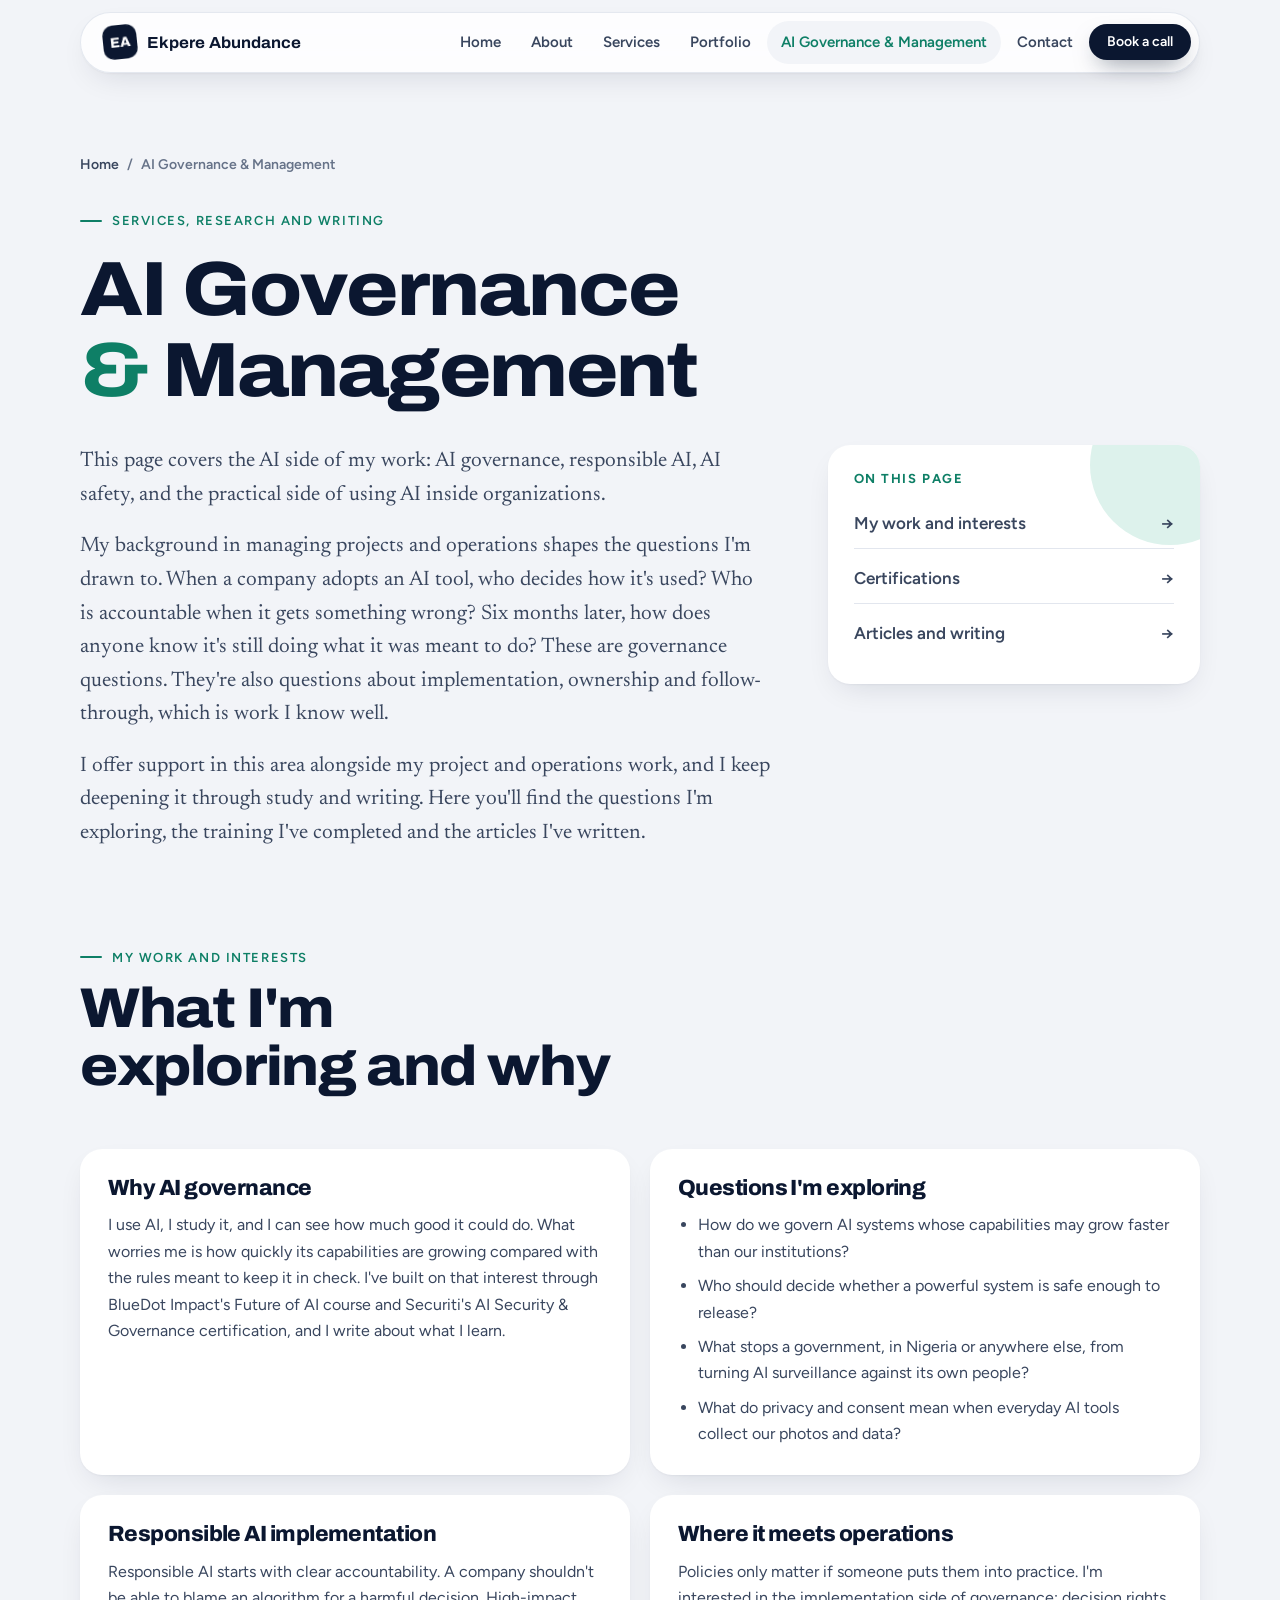
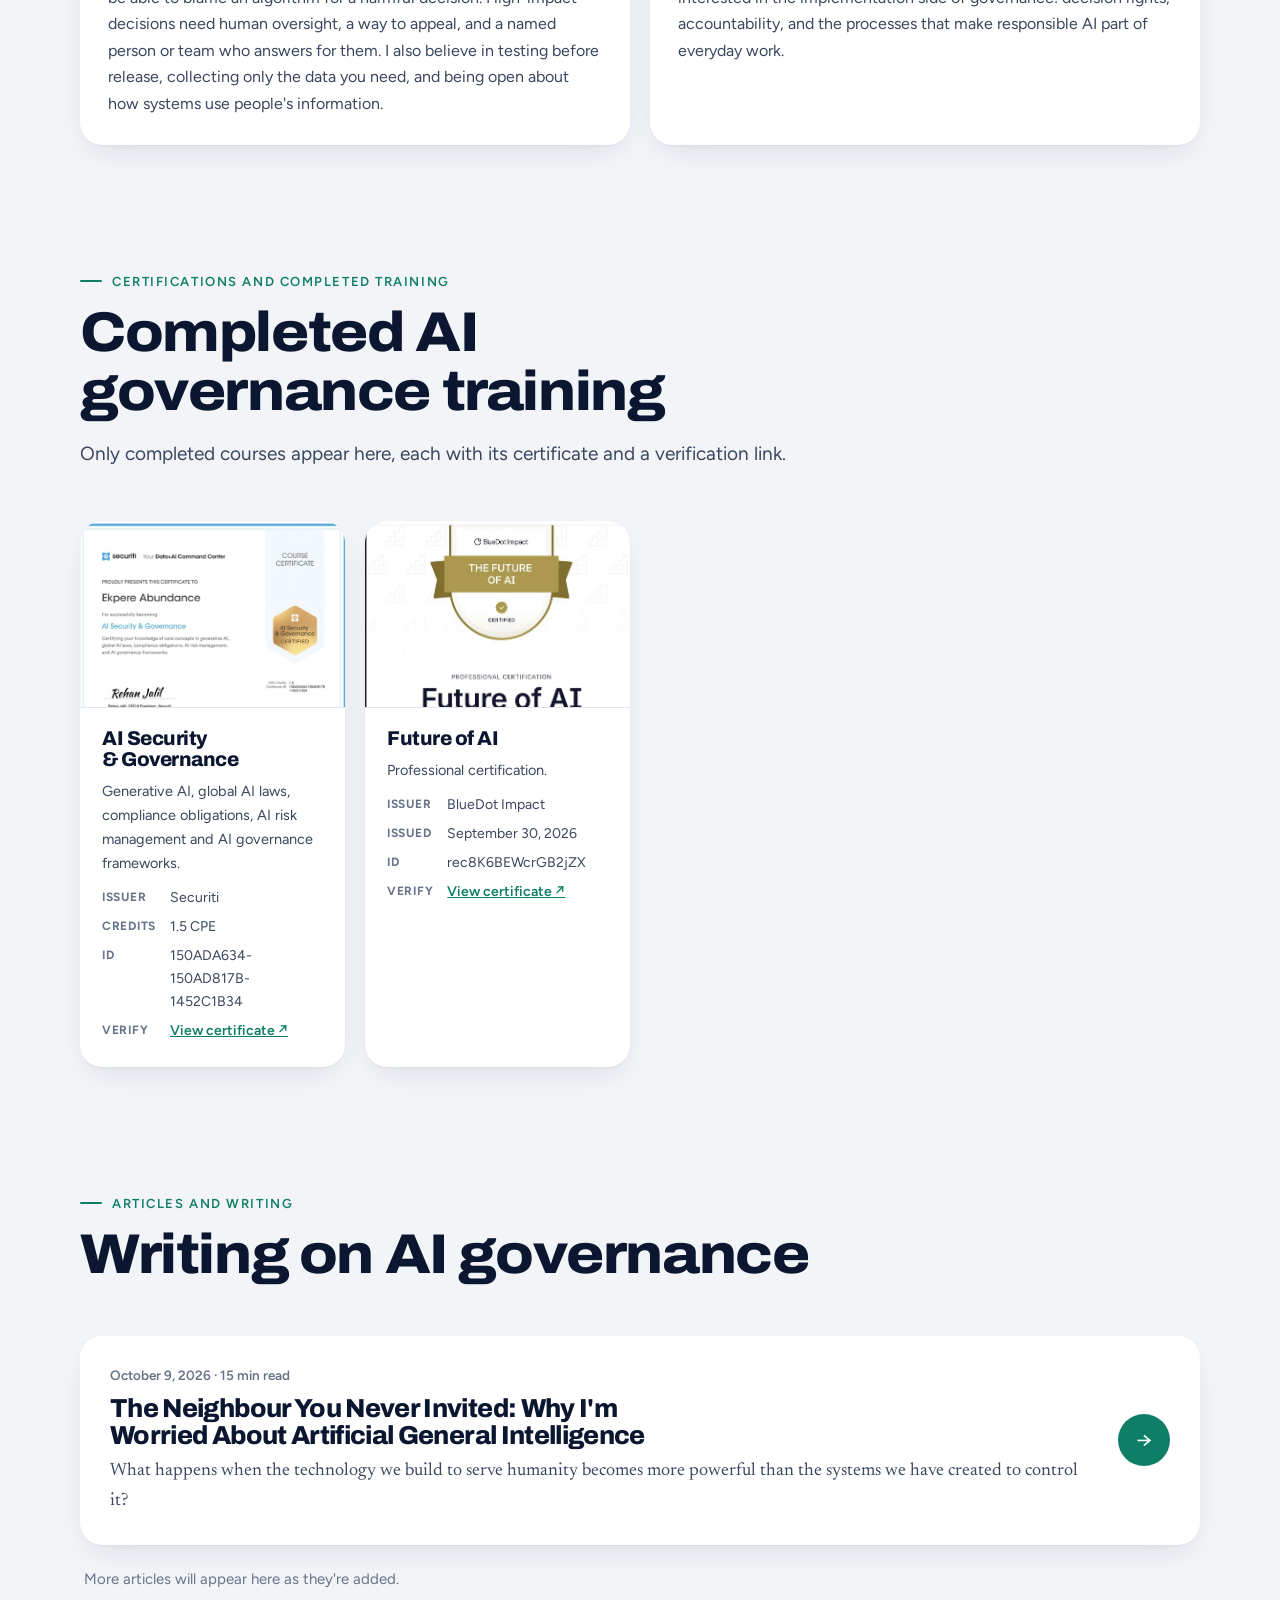
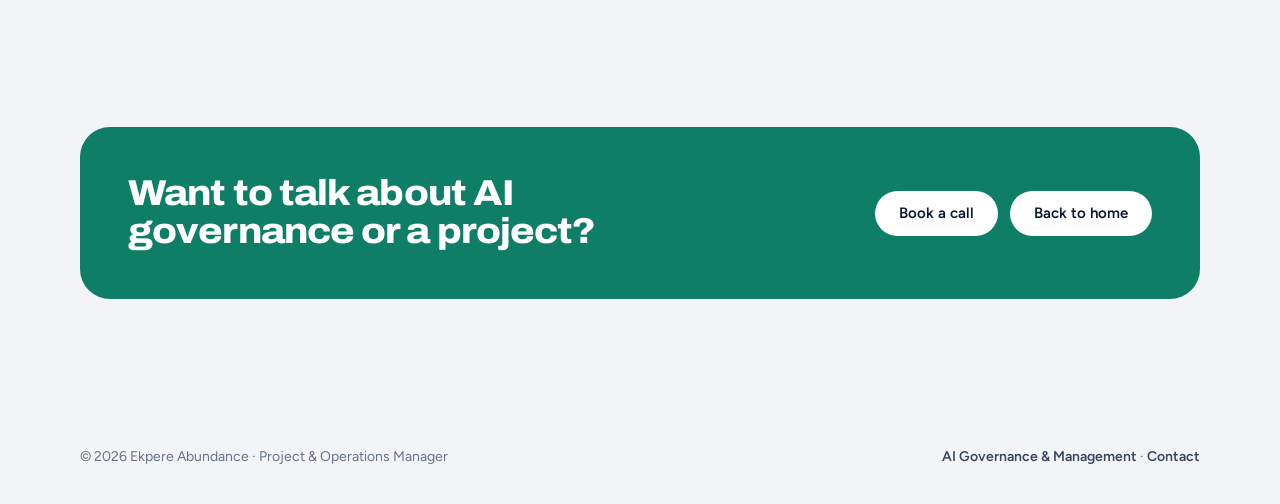
==== ai-governance/index.html @ 1847842f "Redesign site around Project & Operations Management New homepage, AI Governance & Management page, " ====
<!DOCTYPE html>
<html lang="en">
<head>
<meta charset="utf-8">
<meta name="viewport" content="width=device-width, initial-scale=1, viewport-fit=cover">
<title>AI Governance & Management · Ekpere Abundance</title>
<link rel="canonical" href="https://ekpereabundance.com/ai-governance/">
<meta name="description" content="AI governance, responsible AI and AI safety work by Ekpere Abundance, a Project & Operations Manager who offers AI governance and implementation support.">
<meta property="og:title" content="AI Governance & Management · Ekpere Abundance">
<meta property="og:image" content="https://ekpereabundance.com/img/profile-1.jpg">
<meta property="og:url" content="https://ekpereabundance.com/ai-governance/">
<link rel="icon" href="/img/profile-1.jpg">
<link rel="preconnect" href="https://fonts.googleapis.com">
<link rel="preconnect" href="https://fonts.gstatic.com" crossorigin>
<link rel="stylesheet" href="https://fonts.googleapis.com/css2?family=Archivo:wdth,wght@62..125,500;62..125,700;62..125,800&family=Figtree:wght@400;500;600;700&family=Newsreader:ital,opsz,wght@0,6..72,400;0,6..72,500;1,6..72,400&display=swap">
<link rel="stylesheet" href="/assets/site.css">
</head>
<body data-page="gov">
<header class="nav wrap">
  <div class="nav-inner">
    <a class="brand" href="/"><span class="brand-mark">EA</span><strong>Ekpere Abundance</strong></a>
    <button class="menu-btn" id="menu-btn" aria-expanded="false" aria-controls="nav-links">Menu</button>
    <ul class="nav-links" id="nav-links">
      <li><a href="/" data-nav="home">Home</a></li>
      <li><a href="/#about" data-nav="about">About</a></li>
      <li><a href="/#services" data-nav="services">Services</a></li>
      <li><a href="/#portfolio" data-nav="portfolio">Portfolio</a></li>
      <li><a href="/ai-governance/" data-nav="ai-governance" class="gov-link">AI Governance &amp; Management</a></li>
      <li><a href="/#contact" data-nav="contact">Contact</a></li>
      <li><a class="btn btn-dark" href="https://calendly.com/ekpereabundance/30min" target="_blank" rel="noopener">Book a call</a></li>
    </ul>
  </div>
</header>

<main class="view gov" id="view-ai-governance">
  <section class="gov-hero">
    <div class="wrap">
      <nav class="crumbs" aria-label="Breadcrumb"><a href="/">Home</a><span>/</span><span>AI Governance &amp; Management</span></nav>
      <span class="kicker">Services, research and writing</span>
      <h1>AI Governance <span>&amp;</span> Management</h1>
      <div class="gov-intro">
        <div class="copy-block">
          <p>This page covers the AI side of my work: AI governance, responsible AI, AI safety, and the practical side of using AI inside organizations.</p>
          <p>My background in managing projects and operations shapes the questions I'm drawn to. When a company adopts an AI tool, who decides how it's used? Who is accountable when it gets something wrong? Six months later, how does anyone know it's still doing what it was meant to do? These are governance questions. They're also questions about implementation, ownership and follow-through, which is work I know well.</p>
          <p>I offer support in this area alongside my project and operations work, and I keep deepening it through study and writing. Here you'll find the questions I'm exploring, the training I've completed and the articles I've written.</p>
        </div>
        <aside class="toc">
          <h2>On this page</h2>
          <a href="#gov-interests">My work and interests <span>→</span></a>
          <a href="#gov-certs">Certifications <span>→</span></a>
          <a href="#gov-articles">Articles and writing <span>→</span></a>
        </aside>
      </div>
    </div>
  </section>

  <section class="sec" id="gov-interests" style="padding-top:60px">
    <div class="wrap">
      <div class="sec-head"><span class="kicker">My work and interests</span><h2>What I'm exploring and why</h2></div>
      <div class="card-grid">
        <div class="card"><h3>Why AI governance</h3><p>I use AI, I study it, and I can see how much good it could do. What worries me is how quickly its capabilities are growing compared with the rules meant to keep it in check. I've built on that interest through BlueDot Impact's Future of AI course and Securiti's AI Security &amp; Governance certification, and I write about what I learn.</p></div>
        <div class="card"><h3>Questions I'm exploring</h3><ul class="q-list"><li>How do we govern AI systems whose capabilities may grow faster than our institutions?</li><li>Who should decide whether a powerful system is safe enough to release?</li><li>What stops a government, in Nigeria or anywhere else, from turning AI surveillance against its own people?</li><li>What do privacy and consent mean when everyday AI tools collect our photos and data?</li></ul></div>
        <div class="card"><h3>Responsible AI implementation</h3><p>Responsible AI starts with clear accountability. A company shouldn't be able to blame an algorithm for a harmful decision. High-impact decisions need human oversight, a way to appeal, and a named person or team who answers for them. I also believe in testing before release, collecting only the data you need, and being open about how systems use people's information.</p></div>
        <div class="card"><h3>Where it meets operations</h3><p>Policies only matter if someone puts them into practice. I'm interested in the implementation side of governance: decision rights, accountability, and the processes that make responsible AI part of everyday work.</p></div>
      </div>
    </div>
  </section>


  <section class="sec" id="gov-certs" style="padding-top:20px">
    <div class="wrap">
      <div class="sec-head"><span class="kicker">Certifications and completed training</span><h2>Completed AI governance training</h2><p class="lede">Only completed courses appear here, each with its certificate and a verification link.</p></div>
      <div class="certs">
        <article class="cert"><button type="button" class="cert-img" data-gallery="certs" data-i="0"><img src="/img/cert-securiti.jpg" alt="AI Security &amp; Governance certificate from Securiti" loading="lazy"></button><div class="body"><h3>AI Security &amp; Governance</h3><p class="cert-note">Generative AI, global AI laws, compliance obligations, AI risk management and AI governance frameworks.</p><dl><dt>Issuer</dt><dd>Securiti</dd><dt>Credits</dt><dd>1.5 CPE</dd><dt>ID</dt><dd>150ADA634-150AD817B-1452C1B34</dd><dt>Verify</dt><dd><a href="https://education.securiti.ai/verification/150ADA634-150AD817B-1452C1B34/" target="_blank" rel="noopener" style="color:var(--gov);font-weight:600">View certificate ↗</a></dd></dl></div></article>
        <article class="cert"><button type="button" class="cert-img" data-gallery="certs" data-i="1"><img src="/img/cert-bluedot.jpg" alt="Future of AI certificate from BlueDot Impact" loading="lazy"></button><div class="body"><h3>Future of AI</h3><p class="cert-note">Professional certification.</p><dl><dt>Issuer</dt><dd>BlueDot Impact</dd><dt>Issued</dt><dd>September 30, 2026</dd><dt>ID</dt><dd>rec8K6BEWcrGB2jZX</dd><dt>Verify</dt><dd><a href="https://bluedot.org/certification?id=rec8K6BEWcrGB2jZX" target="_blank" rel="noopener" style="color:var(--gov);font-weight:600">View certificate ↗</a></dd></dl></div></article>
      </div>
    </div>
  </section>

  <section class="sec" id="gov-articles" style="padding-top:20px">
    <div class="wrap">
      <div class="sec-head"><span class="kicker">Articles and writing</span><h2>Writing on AI governance</h2></div>
      <div class="stack">
        <a class="article-item" href="/ai-governance/the-neighbour-you-never-invited/">
          <div><div class="date">October 9, 2026 · 15 min read</div><h3>The Neighbour You Never Invited: Why I'm Worried About Artificial General Intelligence</h3><p>What happens when the technology we build to serve humanity becomes more powerful than the systems we have created to control it?</p></div>
          <span class="go">→</span>
        </a>
        <div class="empty-slot">More articles will appear here as they're added.</div>
      </div>
    </div>
  </section>

  <section class="sec" style="padding-top:20px">
    <div class="wrap">
      <div class="gov-cta">
        <h2>Want to talk about AI governance or a project?</h2>
        <div class="cta-row"><a class="btn btn-light" href="https://calendly.com/ekpereabundance/30min" target="_blank" rel="noopener">Book a call</a><a class="btn btn-light" href="/">Back to home</a></div>
      </div>
    </div>
  </section>
</main>

<footer>
  <div class="wrap">
    <span>© 2026 Ekpere Abundance · Project &amp; Operations Manager</span>
    <span><a href="/ai-governance/">AI Governance &amp; Management</a> · <a href="/#contact">Contact</a></span>
  </div>
</footer>

<div class="panel" id="panel" hidden role="dialog" aria-modal="true" aria-labelledby="panel-title">
  <div class="panel-body" id="panel-body"></div>
</div>

<div class="lightbox" id="lightbox" hidden role="dialog" aria-modal="true" aria-label="Screenshot viewer">
  <span class="lb-count" id="lb-count"></span>
  <button class="lb-btn lb-close" id="lb-close" type="button" aria-label="Close">×</button>
  <button class="lb-btn lb-prev" id="lb-prev" type="button" aria-label="Previous">‹</button>
  <img id="lb-img" alt="">
  <button class="lb-btn lb-next" id="lb-next" type="button" aria-label="Next">›</button>
</div>

<script src="/assets/site.js" defer></script>
</body>
</html>
---- assets/site.css ----
/* Ekpere Abundance site styles */

/* Layout: airy light canvas, floating pill nav, 3D task-board hero; portfolio as a clean card grid that opens into a detail panel. AI Governance switches the accent to green. */
html { color-scheme: light; }
:root {
  --bg: #F2F4F8;
  --surface: #FFFFFF;
  --ink: #0B1730;
  --ink-2: #39465E;
  --muted: #677389;
  --line: #E2E6EE;
  --accent: #FF5C35;
  --accent-deep: #D9431F;
  --accent-soft: #FFE7DF;
  --sky: #E3EBFF;
  --gov: #0E7F66;
  --gov-soft: #DDF2EC;
  --night: #0B1730;
  --night-2: #16264A;

  --f-display: "Archivo", "Figtree", system-ui, sans-serif;
  --f-body: "Figtree", system-ui, -apple-system, "Segoe UI", sans-serif;
  --f-serif: "Newsreader", Georgia, "Times New Roman", serif;

  --wrap: 1160px;
  --radius: 22px;
  --shadow: 0 1px 2px rgba(11,23,48,.04), 0 12px 32px -12px rgba(11,23,48,.14);
  --shadow-lg: 0 30px 60px -20px rgba(11,23,48,.28);
  --gut-l: max(20px, env(safe-area-inset-left, 0px));
  --gut-r: max(20px, env(safe-area-inset-right, 0px));
}
* { box-sizing: border-box; }
html { scroll-behavior: smooth; }
body { margin: 0; background: var(--bg); color: var(--ink); font: 400 17px/1.65 var(--f-body); -webkit-font-smoothing: antialiased; overflow-x: hidden; }
body::before { content: ""; position: fixed; inset: 0 0 auto; height: env(safe-area-inset-top, 0px); z-index: 60; background: var(--bg); }
img { max-width: 100%; display: block; }
a { color: inherit; }
::selection { background: var(--accent); color: #fff; }
:focus-visible { outline: 2px solid var(--accent); outline-offset: 3px; border-radius: 6px; }
h1, h2, h3 { font-family: var(--f-display); font-weight: 800; font-stretch: 110%; letter-spacing: -0.025em; text-wrap: balance; margin: 0; line-height: 1.05; }
p { margin: 0; }
.wrap { max-width: var(--wrap); margin: 0 auto; padding-left: var(--gut-l); padding-right: var(--gut-r); }
.kicker { display: inline-flex; align-items: center; gap: 10px; font: 600 13px/1 var(--f-body); letter-spacing: .12em; text-transform: uppercase; color: var(--accent-deep); }
.kicker::before { content: ""; width: 22px; height: 2px; background: currentColor; border-radius: 2px; }
.gov .kicker { color: var(--gov); }
.lede { font-size: 19px; color: var(--ink-2); max-width: 60ch; }

/* preview strip */
.preview-bar { background: var(--night); color: #C9D3E6; font: 500 13px/1.4 var(--f-body); }
.preview-bar .wrap { padding-block: 8px; display: flex; gap: 6px 16px; flex-wrap: wrap; justify-content: center; text-align: center; }
.preview-bar b { color: #fff; }

/* nav */
.nav { position: sticky; top: calc(env(safe-area-inset-top, 0px) + 12px); z-index: 50; margin-top: 12px; }
.nav-inner { display: flex; align-items: center; justify-content: space-between; gap: 16px; background: rgba(255,255,255,.82); backdrop-filter: blur(14px) saturate(1.4); -webkit-backdrop-filter: blur(14px) saturate(1.4); border: 1px solid rgba(226,230,238,.9); border-radius: 999px; padding: 8px 8px 8px 22px; box-shadow: var(--shadow); position: relative; }
.brand { text-decoration: none; display: flex; align-items: center; gap: 10px; }
.brand-mark { width: 34px; height: 34px; border-radius: 10px; background: var(--ink); color: #fff; display: grid; place-items: center; font: 800 14px var(--f-display); letter-spacing: .02em; transform: rotate(-6deg); }
.brand strong { font: 700 16px/1.1 var(--f-display); font-stretch: 105%; }
.nav-links { display: flex; align-items: center; gap: 2px; list-style: none; margin: 0; padding: 0; }
.nav-links a { display: block; padding: 9px 14px; font-size: 15px; font-weight: 600; color: var(--ink-2); text-decoration: none; border-radius: 999px; white-space: nowrap; transition: background .2s, color .2s; }
.nav-links a:hover { background: var(--bg); color: var(--ink); }
.nav-links a[aria-current="page"] { color: var(--ink); background: var(--bg); }
.nav-links a.gov-link { color: var(--gov); }
.nav-links a.btn { color: #fff; background: var(--ink); }
.nav-links a.btn:hover { background: var(--accent-deep); color: #fff; }
.btn { display: inline-flex; align-items: center; justify-content: center; gap: 8px; font: 600 15px/1 var(--f-body); padding: 15px 24px; border-radius: 999px; text-decoration: none; border: 0; cursor: pointer; transition: transform .25s cubic-bezier(.2,.8,.2,1), box-shadow .25s, background .2s; }
.btn:hover { transform: translateY(-2px); }
.btn-dark { background: var(--ink); color: #fff; box-shadow: 0 10px 24px -10px rgba(11,23,48,.6); }
.btn-dark:hover { background: var(--accent-deep); }
.btn-light { background: var(--surface); color: var(--ink); box-shadow: inset 0 0 0 1.5px var(--line); }
.btn-gov { background: var(--gov); color: #fff; }
.btn-accent { background: var(--accent); color: var(--ink); }
.nav .btn { padding: 11px 18px; font-size: 14px; }
.menu-btn { display: none; background: var(--bg); border: 0; color: var(--ink); border-radius: 999px; padding: 10px 16px; font: 600 14px var(--f-body); cursor: pointer; }
@media (max-width: 1000px) {
  .menu-btn { display: inline-block; }
  .nav-links { display: none; position: absolute; left: 0; right: 0; top: calc(100% + 8px); flex-direction: column; align-items: stretch; background: var(--surface); border-radius: 20px; box-shadow: var(--shadow-lg); padding: 10px; }
  .nav-links.open { display: flex; }
  .nav-links a { padding: 13px 14px; font-size: 16px; border-radius: 12px; }
  .nav .btn { margin-top: 6px; }
}

section { scroll-margin-top: 100px; }
.sec { padding-block: 110px; }
.sec-head { display: grid; gap: 16px; margin-bottom: 52px; max-width: 760px; }
.sec-head h2 { font-size: clamp(34px, 4.4vw, 56px); }
@media (max-width: 640px) { .sec { padding-block: 72px; } .sec-head { margin-bottom: 36px; } }

/* motion: scroll reveal (only where supported; content is visible otherwise) */
@supports (animation-timeline: view()) {
  @media (prefers-reduced-motion: no-preference) {
    .reveal { animation: rise linear both; animation-timeline: view(); animation-range: entry 0% entry 40%; }
  }
}
@keyframes rise { from { opacity: .15; transform: translateY(40px) rotateX(8deg); } to { opacity: 1; transform: none; } }

/* ---------- hero ---------- */
.hero { padding-block: 20px 24px; position: relative; min-height: min(calc(100vh - 120px), 760px); display: grid; align-items: center; }
.hero-grid { display: grid; grid-template-columns: 1fr 1fr; gap: 32px; align-items: center; width: 100%; }
.hero-grid > * { min-width: 0; }
.hero h1 { font-size: clamp(38px, min(4.6vw, 7.4vh), 68px); line-height: 1.04; margin: 16px 0 28px; }
.hero h1 .hl { color: var(--accent); position: relative; display: inline; }
.cta-row { display: flex; gap: 12px; flex-wrap: wrap; }
.hero-meta { display: flex; gap: 28px; margin-top: 30px; flex-wrap: wrap; }
.hero-meta div { display: grid; gap: 2px; }
.hero-meta b { font: 800 30px/1 var(--f-display); font-stretch: 110%; font-variant-numeric: tabular-nums; }
.hero-meta span { font-size: 14px; color: var(--muted); }

.scene { position: relative; height: min(600px, calc(100vh - 150px)); min-height: 470px; perspective: 1400px; }
.stage { position: absolute; inset: 0; transform-style: preserve-3d; transition: transform .6s cubic-bezier(.2,.8,.2,1); transform: rotateX(8deg) rotateY(-14deg); }
.orb { position: absolute; border-radius: 50%; filter: blur(2px); }
.orb.a { width: 380px; height: 380px; right: -4%; top: 4%; background: radial-gradient(circle at 35% 35%, #FFB59F, var(--accent) 60%, #E8431D); opacity: .9; transform: translateZ(-160px); }
.orb.b { width: 180px; height: 180px; left: 4%; bottom: 6%; background: radial-gradient(circle at 35% 35%, #fff, var(--sky) 55%, #B9CBFF); transform: translateZ(-80px); }
.ring { position: absolute; left: 50%; top: 50%; width: 460px; height: 460px; margin: -230px 0 0 -230px; border-radius: 50%; border: 1.5px dashed rgba(11,23,48,.18); transform: translateZ(-120px) rotateX(70deg); animation: spin 40s linear infinite; }
@keyframes spin { to { transform: translateZ(-120px) rotateX(70deg) rotateZ(360deg); } }
.photo-card { position: absolute; left: 50%; top: 50%; width: min(360px, 68%); aspect-ratio: 3/4; height: auto; max-height: 92%; transform-origin: center; translate: -50% -50%; border-radius: 26px; overflow: hidden; box-shadow: var(--shadow-lg); transform: translateZ(40px); background: var(--surface); border: 6px solid var(--surface); }
.photo-card img { width: 100%; height: 100%; object-fit: cover; border-radius: 20px; }
.task { position: absolute; width: 250px; background: var(--surface); border-radius: 18px; padding: 14px 16px; box-shadow: var(--shadow-lg); display: grid; gap: 8px; font-size: 14px; transform-style: preserve-3d; animation: float 7s ease-in-out infinite; }
.task .row { display: flex; justify-content: space-between; align-items: center; gap: 8px; }
.task b { font-weight: 700; font-size: 15px; }
.task .who { color: var(--muted); font-size: 13px; }
.pill { font: 700 11px/1 var(--f-body); letter-spacing: .04em; padding: 6px 9px; border-radius: 999px; white-space: nowrap; }
.pill.done { background: #DDF2EC; color: #0B6B55; }
.pill.prog { background: var(--sky); color: #24408C; }
.pill.risk { background: var(--accent-soft); color: #A2300F; }
.bar { height: 6px; border-radius: 6px; background: var(--bg); overflow: hidden; }
.bar i { display: block; height: 100%; border-radius: 6px; background: var(--ink); animation: grow 3.5s ease-in-out infinite alternate; }
.task.t1 { left: -2%; top: 8%; --z: 120px; }
.task.t2 { right: -4%; top: 42%; --z: 170px; animation-delay: -2s; }
.task.t3 { left: 0; bottom: 6%; --z: 140px; animation-delay: -4s; }
@keyframes float { 0%,100% { transform: translateZ(var(--z)) translateY(0); } 50% { transform: translateZ(var(--z)) translateY(-14px); } }
@keyframes grow { from { width: 35%; } to { width: 88%; } }
@media (max-width: 900px) {
  .hero-grid { grid-template-columns: minmax(0,1fr); }
  .scene { height: 470px; max-width: 460px; width: 100%; margin: 0 auto; }
  .ring { width: 340px; height: 340px; margin: -170px 0 0 -170px; }
  .orb.a { width: 220px; height: 220px; }
  .photo-card { width: 64%; }
  .task { width: 190px; padding: 12px 13px; font-size: 13px; }
  .task.t2 { right: 0; }
  .hero { padding-block: 32px 40px; min-height: 0; }
  .scene { height: 500px; min-height: 0; }
}
@media (max-width: 420px) { .task.t1 { left: -4px; } .task.t3 { left: 0; } }

/* tools marquee */
.marquee { overflow: hidden; padding-block: 26px; border-block: 1px solid var(--line); background: var(--surface); }
.marquee-track { display: flex; gap: 14px; width: max-content; animation: slide 38s linear infinite; }
.marquee:hover .marquee-track { animation-play-state: paused; }
.tool { display: flex; align-items: center; gap: 10px; padding: 9px 16px 9px 9px; background: var(--bg); border-radius: 999px; font-weight: 600; font-size: 15px; white-space: nowrap; }
.tool .ic { width: 30px; height: 30px; border-radius: 50%; background: #fff; display: grid; place-items: center; overflow: hidden; padding: 4px; }
.tool .ic img { max-width: 100%; max-height: 100%; object-fit: contain; }
.tool .ic.txt { background: var(--ink); color: #fff; font: 700 10px var(--f-body); }
@keyframes slide { to { transform: translateX(-50%); } }

/* about */
.about-grid { display: grid; grid-template-columns: .85fr 1.15fr; gap: 72px; align-items: start; }
.about-grid > * { min-width: 0; }
.about-photo { position: sticky; top: 120px; perspective: 1000px; }
.about-photo .frame { border-radius: var(--radius); overflow: hidden; box-shadow: var(--shadow-lg); aspect-ratio: 4/5; max-width: 100%; transform-style: preserve-3d; transition: transform .5s cubic-bezier(.2,.8,.2,1); }
.about-photo img { width: 100%; height: 100%; object-fit: cover; }
.about-photo .badge { position: absolute; right: -14px; bottom: 30px; background: var(--accent); color: var(--ink); border-radius: 18px; padding: 14px 18px; font: 700 14px/1.3 var(--f-body); box-shadow: var(--shadow-lg); transform: rotate(4deg); }
.about-photo .badge b { display: block; font: 800 28px/1 var(--f-display); }
.about-copy { display: grid; gap: 22px; color: var(--ink-2); font-size: 18px; max-width: 62ch; }
.about-copy p:first-child { font: 700 26px/1.3 var(--f-display); font-stretch: 100%; color: var(--ink); letter-spacing: -0.01em; }
.about-copy a { color: var(--gov); font-weight: 600; }
.wins { margin-top: 26px; display: grid; gap: 12px; }
.wins h3 { font-size: 15px; font-family: var(--f-body); font-weight: 700; letter-spacing: .1em; text-transform: uppercase; color: var(--muted); font-stretch: 100%; }
.wins ul { list-style: none; margin: 0; padding: 0; display: grid; gap: 10px; }
.wins li { display: grid; grid-template-columns: 26px 1fr; gap: 12px; align-items: start; font-size: 16px; color: var(--ink-2); }
.wins li::before { content: "✓"; width: 26px; height: 26px; border-radius: 50%; background: var(--accent-soft); color: var(--accent-deep); display: grid; place-items: center; font-weight: 700; font-size: 13px; margin-top: 1px; }
@media (max-width: 900px) { .about-grid { grid-template-columns: minmax(0,1fr); gap: 48px; } .about-photo { position: relative; top: 0; max-width: 380px; } .about-photo .badge { right: 10px; } }

/* services */
.services { display: grid; grid-template-columns: repeat(2, minmax(0,1fr)); gap: 16px; perspective: 1200px; }
.service:nth-child(4) { background: var(--gov); color: #fff; }
.service:nth-child(4) .num { background: rgba(255,255,255,.16); color: #fff; }
.service:nth-child(4) > p, .service:nth-child(4) li { color: #D7F0E8; }
.service:nth-child(4) li::before { background: #fff; opacity: .6; }
.service .svc-link { margin-top: 6px; font-size: 14.5px; font-weight: 700; color: #fff; text-decoration: none; }
.service .svc-link:hover { text-decoration: underline; }
.service { background: var(--surface); border-radius: var(--radius); padding: 22px 24px; box-shadow: var(--shadow); transform-style: preserve-3d; transition: transform .4s cubic-bezier(.2,.8,.2,1), box-shadow .4s; display: grid; grid-template-columns: 44px minmax(0,1fr); column-gap: 14px; row-gap: 6px; align-content: start; }
.service > :not(.num) { grid-column: 2; }
.service .num { grid-row: 1 / span 2; }
.service:hover { box-shadow: var(--shadow-lg); }
.service .num { width: 44px; height: 44px; border-radius: 14px; font-size: 16px !important; display: grid; place-items: center; font: 800 18px var(--f-display); transform: translateZ(30px); }
.service:nth-child(1) .num { background: var(--accent-soft); color: var(--accent-deep); }
.service:nth-child(2) .num { background: var(--sky); color: #24408C; }
.service:nth-child(3) .num { background: var(--gov-soft); color: var(--gov); }
.service h3 { font-size: 21px; transform: translateZ(20px); align-self: end; }
.service > p { color: var(--muted); font-size: 15px; line-height: 1.5; }
.service ul { list-style: none; margin: 6px 0 0; padding: 0; display: grid; grid-template-columns: repeat(2, minmax(0,1fr)); gap: 6px 16px; }
.service li { font-size: 14px; line-height: 1.4; color: var(--ink-2); padding-left: 14px; position: relative; }
.service li::before { content: ""; position: absolute; left: 0; top: .5em; width: 7px; height: 7px; border-radius: 50%; background: var(--ink); opacity: .25; }
@media (max-width: 900px) { .services { grid-template-columns: minmax(0,1fr); } }
@media (max-width: 520px) { .service ul { grid-template-columns: minmax(0,1fr); } }

/* portfolio grid */
.cases { display: grid; grid-template-columns: repeat(2, minmax(0,1fr)); gap: 26px; perspective: 1400px; }
.case-card { background: var(--surface); border-radius: var(--radius); overflow: hidden; box-shadow: var(--shadow); cursor: pointer; text-align: left; border: 0; padding: 0; font: inherit; color: inherit; display: grid; transform-style: preserve-3d; transition: transform .45s cubic-bezier(.2,.8,.2,1), box-shadow .45s; }
.case-card:hover { box-shadow: var(--shadow-lg); }
.case-cover { aspect-ratio: 16/9; max-width: 100%; overflow: hidden; background: var(--bg); position: relative; }
.case-cover img { width: 100%; height: 100%; object-fit: cover; object-position: top left; transition: transform .8s cubic-bezier(.2,.8,.2,1); }
.case-card:hover .case-cover img { transform: scale(1.06); }
.case-cover .count { position: absolute; right: 14px; bottom: 14px; background: rgba(11,23,48,.82); color: #fff; font: 600 12.5px var(--f-body); padding: 7px 11px; border-radius: 999px; }
.case-info { padding: 24px 26px 28px; display: grid; gap: 10px; }
.case-info .meta { font-size: 13.5px; font-weight: 600; color: var(--muted); }
.case-info h3 { font-size: 23px; line-height: 1.15; font-stretch: 100%; }
.case-info p { color: var(--ink-2); font-size: 15.5px; }
.case-info .more { margin-top: 6px; font-weight: 700; font-size: 15px; color: var(--accent-deep); display: inline-flex; gap: 6px; align-items: center; }
.case-card:first-child { grid-column: 1 / -1; grid-template-columns: 1.2fr 1fr; }
.case-card:first-child .case-cover { aspect-ratio: auto; min-height: 320px; }
.case-card:first-child .case-info { align-content: center; padding: 40px; }
.case-card:first-child h3 { font-size: 32px; }
@media (max-width: 860px) { .cases { grid-template-columns: minmax(0,1fr); } .case-card:first-child { grid-template-columns: minmax(0,1fr); } .case-card:first-child .case-cover { min-height: 0; aspect-ratio: 16/9; } .case-card:first-child .case-info { padding: 26px; } .case-card:first-child h3 { font-size: 25px; } }

/* case detail panel */
.panel { position: fixed; inset: 0; z-index: 90; display: grid; justify-items: end; background: rgba(11,23,48,.45); backdrop-filter: blur(4px); }
.panel-body { width: min(760px, 100%); height: 100%; overflow-y: auto; background: var(--surface); padding: calc(28px + env(safe-area-inset-top, 0px)) max(28px, env(safe-area-inset-right, 0px)) calc(48px + env(safe-area-inset-bottom, 0px)) 28px; animation: slidein .45s cubic-bezier(.2,.8,.2,1); display: grid; gap: 26px; align-content: start; }
@keyframes slidein { from { transform: translateX(60px); opacity: 0; } }
.panel-top { display: flex; justify-content: space-between; gap: 16px; align-items: start; }
.panel h2 { font-size: clamp(26px, 3.4vw, 36px); line-height: 1.1; font-stretch: 100%; }
.panel .meta { font-size: 14px; font-weight: 600; color: var(--muted); margin-bottom: 10px; }
.x-btn { flex: 0 0 auto; width: 44px; height: 44px; border-radius: 50%; border: 0; background: var(--bg); font-size: 22px; cursor: pointer; color: var(--ink); }
.facts-list { display: grid; gap: 20px; margin: 0; }
.facts-list dt { font-size: 13px; font-weight: 700; letter-spacing: .1em; text-transform: uppercase; color: var(--muted); margin-bottom: 6px; }
.facts-list dt.out { color: var(--accent-deep); }
.facts-list dd { margin: 0; color: var(--ink-2); font-size: 16.5px; }
.facts-list dd ul { margin: 0; padding-left: 20px; display: grid; gap: 6px; }
.chips { display: flex; flex-wrap: wrap; gap: 8px; }
.chip { font: 600 13px/1 var(--f-body); padding: 8px 12px; border-radius: 999px; background: var(--bg); color: var(--ink-2); }
.gallery { display: grid; grid-template-columns: repeat(2, minmax(0,1fr)); gap: 10px; }
.gallery button { padding: 0; border: 0; border-radius: 12px; overflow: hidden; cursor: zoom-in; aspect-ratio: 16/10; max-width: 100%; background: var(--bg); box-shadow: inset 0 0 0 1px var(--line); }
.gallery img { width: 100%; height: 100%; object-fit: cover; object-position: top left; }
.watch { display: flex; align-items: center; gap: 14px; padding: 18px; border-radius: 16px; background: var(--night); color: #fff; text-decoration: none; font-weight: 600; }
.watch .play { width: 46px; height: 46px; border-radius: 50%; background: var(--accent); display: grid; place-items: center; flex: 0 0 auto; }
.watch .play::after { content: ""; border-left: 14px solid var(--ink); border-top: 9px solid transparent; border-bottom: 9px solid transparent; margin-left: 4px; }

/* testimonials */
.quotes { display: grid; grid-template-columns: repeat(3, minmax(0,1fr)); gap: 22px; }
.quote { margin: 0; background: var(--surface); border-radius: var(--radius); padding: 30px; box-shadow: var(--shadow); display: flex; flex-direction: column; gap: 22px; }
.quote blockquote { margin: 0; font-family: var(--f-serif); font-size: 19px; line-height: 1.55; color: var(--ink); }
.quote cite { font-style: normal; margin-top: auto; display: flex; align-items: center; gap: 12px; }
.quote .av { width: 42px; height: 42px; border-radius: 50%; background: var(--sky); color: #24408C; display: grid; place-items: center; font: 800 15px var(--f-display); flex: 0 0 auto; }
.quote:nth-child(2) .av { background: var(--accent-soft); color: var(--accent-deep); }
.quote:nth-child(3) .av { background: var(--gov-soft); color: var(--gov); }
.quote cite b { display: block; font-weight: 700; }
.quote cite span { font-size: 14px; color: var(--muted); }
.reviews { margin-top: 26px; display: grid; grid-template-columns: repeat(3, minmax(0,1fr)); gap: 16px; }
.reviews button { padding: 0; border: 0; border-radius: 16px; overflow: hidden; background: #fff; cursor: zoom-in; box-shadow: var(--shadow); max-width: 100%; }
@media (max-width: 900px) { .quotes, .reviews { grid-template-columns: minmax(0,1fr); } }

/* contact */
.contact-band { background: var(--night); color: #fff; border-radius: 34px; padding: 72px 56px; display: grid; grid-template-columns: 1.1fr .9fr; gap: 48px; position: relative; overflow: hidden; }
.contact-band > * { min-width: 0; position: relative; }
.contact-band::after { content: ""; position: absolute; width: 420px; height: 420px; right: -120px; top: -160px; border-radius: 50%; background: radial-gradient(circle at 35% 35%, #FFB59F, var(--accent) 60%, transparent 61%); opacity: .9; }
.contact-band h2 { font-size: clamp(34px, 4.4vw, 54px); margin: 18px 0 18px; color: #fff; }
.contact-band .kicker { color: var(--accent); }
.contact-band .lede { color: #C9D3E6; margin-bottom: 30px; }
.contact-list { list-style: none; margin: 0; padding: 22px; display: grid; gap: 4px; background: var(--night-2); border-radius: 22px; align-self: end; }
.contact-list li { display: flex; justify-content: space-between; align-items: center; gap: 12px; padding: 12px 6px; border-bottom: 1px solid rgba(255,255,255,.08); flex-wrap: wrap; }
.contact-list li:last-child { border-bottom: 0; }
.contact-list .k { font-size: 13px; font-weight: 600; letter-spacing: .08em; text-transform: uppercase; color: #8FA0C2; }
.contact-list a, .contact-list .v { color: #fff; text-decoration: none; font-weight: 600; overflow-wrap: anywhere; }
.contact-list a:hover { color: var(--accent); }
.copy { background: rgba(255,255,255,.1); border: 0; color: #fff; font: 600 12px var(--f-body); padding: 6px 10px; border-radius: 999px; cursor: pointer; margin-left: 8px; }
@media (max-width: 860px) { .contact-band { grid-template-columns: minmax(0,1fr); padding: 48px 24px; border-radius: 26px; } }

footer .wrap { padding-block: 36px; display: flex; justify-content: space-between; gap: 16px; flex-wrap: wrap; font-size: 14px; color: var(--muted); }
footer a { color: var(--ink-2); text-decoration: none; font-weight: 600; }

/* ---------- AI governance ---------- */
.gov-hero { padding-block: 80px 40px; }
.crumbs { font-size: 14px; font-weight: 600; color: var(--muted); margin-bottom: 26px; display: flex; gap: 8px; flex-wrap: wrap; }
.crumbs a { color: var(--ink-2); text-decoration: none; }
.crumbs a:hover { color: var(--gov); }
.gov-hero h1 { font-size: clamp(42px, 6vw, 80px); margin: 20px 0 34px; max-width: 14ch; }
.gov-hero h1 span { color: var(--gov); }
.gov-intro { display: grid; grid-template-columns: 1.3fr .7fr; gap: 56px; align-items: start; }
.gov-intro > * { min-width: 0; }
.gov-intro .copy-block { display: grid; gap: 18px; font-family: var(--f-serif); font-size: 21px; line-height: 1.6; color: var(--ink-2); max-width: 62ch; }
.toc { background: var(--surface); border-radius: var(--radius); padding: 26px; box-shadow: var(--shadow); display: grid; gap: 4px; position: relative; overflow: hidden; }
.toc::before { content: ""; position: absolute; width: 160px; height: 160px; right: -50px; top: -60px; border-radius: 50%; background: var(--gov-soft); }
.toc h2 { position: relative; font: 700 13px var(--f-body); letter-spacing: .12em; text-transform: uppercase; color: var(--gov); margin-bottom: 8px; }
.toc a { position: relative; display: flex; justify-content: space-between; padding: 11px 0; border-bottom: 1px solid var(--line); text-decoration: none; font-weight: 600; color: var(--ink-2); }
.toc a:last-child { border-bottom: 0; }
.toc a:hover { color: var(--gov); }
@media (max-width: 860px) { .gov-intro { grid-template-columns: minmax(0,1fr); gap: 32px; } }

.card-grid { display: grid; grid-template-columns: repeat(2, minmax(0,1fr)); gap: 20px; }
.card { background: var(--surface); border-radius: var(--radius); padding: 28px; box-shadow: var(--shadow); display: grid; gap: 12px; align-content: start; min-width: 0; }
.card h3 { font-size: 22px; font-stretch: 100%; }
.card p { color: var(--ink-2); font-size: 16px; }
@media (max-width: 760px) { .card-grid { grid-template-columns: minmax(0,1fr); } }
.ph { border: 1.5px dashed rgba(14,127,102,.45); background: var(--gov-soft); border-radius: 14px; padding: 14px 16px; color: var(--ink-2); font-size: 15px; line-height: 1.55; }
.ph-tag { display: inline-block; font: 700 11px/1 var(--f-body); letter-spacing: .1em; text-transform: uppercase; color: var(--gov); background: var(--surface); border-radius: 999px; padding: 5px 9px; margin-bottom: 8px; }
.entry { display: grid; grid-template-columns: 140px minmax(0,1fr) auto; gap: 20px; align-items: start; }
.entry .when { font-weight: 600; color: var(--muted); font-size: 14px; }
.entry h3 { font-size: 20px; color: var(--muted); font-stretch: 100%; margin-bottom: 4px; }
.entry p { color: var(--muted); font-size: 15.5px; }
.kind { font: 700 12px var(--f-body); letter-spacing: .06em; text-transform: uppercase; color: var(--gov); background: var(--gov-soft); padding: 7px 11px; border-radius: 999px; white-space: nowrap; }
.stack { display: grid; gap: 16px; }
@media (max-width: 700px) { .entry { grid-template-columns: minmax(0,1fr); gap: 8px; } .kind { justify-self: start; } }
.certs { display: grid; grid-template-columns: repeat(auto-fill, minmax(260px, 1fr)); gap: 20px; }
.cert { background: var(--surface); border-radius: var(--radius); overflow: hidden; box-shadow: var(--shadow); }
.cert .thumb { aspect-ratio: 1.414/1; max-width: 100%; display: grid; place-items: center; background: repeating-linear-gradient(135deg, var(--gov-soft) 0 12px, #EAF7F3 12px 24px); font-size: 14px; font-weight: 600; color: var(--gov); }
.cert .body { padding: 20px 22px 24px; display: grid; gap: 10px; }
.cert h3 { font-size: 20px; font-stretch: 100%; }
.cert-img { display: block; width: 100%; padding: 0; border: 0; cursor: zoom-in; aspect-ratio: 1.414/1; max-width: 100%; overflow: hidden; background: var(--gov-soft); border-bottom: 1px solid var(--line); }
.cert-img img { width: 100%; height: 100%; object-fit: cover; object-position: top center; transition: transform .6s cubic-bezier(.2,.8,.2,1); }
.cert-img:hover img { transform: scale(1.04); }
.cert-note { font-size: 14.5px; color: var(--ink-2); }
.cert dd { overflow-wrap: anywhere; }
.cert dl { margin: 0; display: grid; grid-template-columns: auto 1fr; gap: 6px 14px; font-size: 14px; }
.cert dt { font-weight: 700; color: var(--muted); font-size: 12px; letter-spacing: .06em; text-transform: uppercase; line-height: 1.9; }
.cert dd { margin: 0; color: var(--ink-2); }
.article-item { display: grid; grid-template-columns: minmax(0,1fr) auto; gap: 24px; align-items: center; text-decoration: none; background: var(--surface); border-radius: var(--radius); padding: 28px 30px; box-shadow: var(--shadow); transition: transform .3s, box-shadow .3s; }
.article-item:hover { transform: translateY(-3px); box-shadow: var(--shadow-lg); }
.article-item .date { font-size: 13.5px; font-weight: 600; color: var(--muted); margin-bottom: 8px; }
.article-item h3 { font-size: 26px; font-stretch: 100%; margin-bottom: 8px; }
.article-item p { font-family: var(--f-serif); color: var(--ink-2); font-size: 18px; }
.article-item .go { width: 52px; height: 52px; border-radius: 50%; background: var(--gov); color: #fff; display: grid; place-items: center; font-size: 22px; }
.empty-slot { padding: 6px 4px; color: var(--muted); font-size: 15px; }
.gov-cta { background: var(--gov); color: #fff; border-radius: 30px; padding: 48px; display: flex; justify-content: space-between; gap: 24px; align-items: center; flex-wrap: wrap; }
.gov-cta h2 { font-size: clamp(26px, 3vw, 36px); color: #fff; max-width: 20ch; }
.gov-cta .btn-light { box-shadow: none; }

/* article */
.article-wrap { max-width: 760px; margin: 0 auto; padding-left: var(--gut-l); padding-right: var(--gut-r); }
.article-head { padding-block: 70px 40px; }
.article-head h1 { font-size: clamp(36px, 5vw, 58px); margin: 18px 0 22px; }
.article-head .excerpt { font-family: var(--f-serif); font-size: 22px; line-height: 1.55; color: var(--ink-2); }
.byline { display: flex; gap: 14px; align-items: center; margin-top: 28px; font-size: 15px; color: var(--muted); }
.byline img { width: 44px; height: 44px; border-radius: 50%; object-fit: cover; }
.byline b { color: var(--ink); }
.prose { background: var(--surface); border-radius: 28px; box-shadow: var(--shadow); padding: 48px clamp(22px, 5vw, 56px); font-family: var(--f-serif); font-size: 20px; line-height: 1.75; color: #24314A; }
.prose > * + * { margin-top: 1.1em; }
.prose h2 { font-family: var(--f-display); font-size: 30px; margin-top: 1.8em; color: var(--ink); }
.prose h3 { font-family: var(--f-display); font-size: 22px; font-stretch: 100%; margin-top: 1.5em; color: var(--ink); }
.prose blockquote { margin: 1.6em 0; padding: 6px 0 6px 22px; border-left: 3px solid var(--gov); font-style: italic; color: var(--ink-2); }
.prose .ph { font-family: var(--f-body); }
.prose .lead { font-size: 23px; line-height: 1.6; color: var(--ink); }
.prose .lead::first-letter { float: left; font: 800 64px/0.9 var(--f-display); color: var(--gov); margin: 6px 10px 0 0; }
.prose a { color: var(--gov); }
.prose blockquote.pull { border: 0; padding: 26px 0; margin: 1.8em 0; font: 700 clamp(22px, 2.6vw, 28px)/1.35 var(--f-display); font-stretch: 100%; font-style: normal; color: var(--ink); position: relative; border-block: 2px solid var(--gov-soft); }
.prose blockquote.pull::before { content: "“"; display: block; font-size: 64px; line-height: .6; color: var(--gov); margin-bottom: 8px; }
.src { font: 600 11.5px/1 var(--f-body); color: var(--gov); background: var(--gov-soft); padding: 4px 8px; border-radius: 999px; white-space: nowrap; vertical-align: 2px; }
.stat-callout { display: grid; gap: 6px; background: var(--night); color: #fff; border-radius: 20px; padding: 26px 28px; font-family: var(--f-body); }
.stat-callout b { font: 800 clamp(38px, 5vw, 54px)/1 var(--f-display); color: #7FE0C6; }
.stat-callout span { font-size: 15px; color: #C9D3E6; line-height: 1.5; }
.agenda { list-style: none; padding: 0; counter-reset: step; display: grid; gap: 14px; }
.agenda li { counter-increment: step; background: var(--bg); border-radius: 18px; padding: 22px 24px 22px 74px; position: relative; }
.agenda li::before { content: counter(step); position: absolute; left: 22px; top: 22px; width: 36px; height: 36px; border-radius: 50%; background: var(--gov); color: #fff; display: grid; place-items: center; font: 800 16px var(--f-display); }
.agenda h3 { margin: 4px 0 8px !important; font-size: 20px; }
.agenda p { font-size: 18px; margin: 0; }
.agenda p + p { margin-top: .7em; }
.prose .closing { font-size: 22px; color: var(--ink); font-weight: 500; }
.prose .origin { font: 500 14px var(--f-body); color: var(--muted); border-top: 1px solid var(--line); padding-top: 18px; margin-top: 2em; }
.q-list { margin: 0; padding-left: 20px; display: grid; gap: 8px; color: var(--ink-2); font-size: 16px; }
.progress { position: fixed; left: 0; top: env(safe-area-inset-top, 0px); height: 4px; width: 100%; background: var(--gov); transform-origin: 0 50%; transform: scaleX(0); z-index: 70; }
@media (max-width: 560px) { .agenda li { padding: 20px 18px 20px 62px; } .agenda li::before { left: 16px; } .prose .lead { font-size: 20px; } }
.article-foot { padding-block: 36px 90px; display: grid; gap: 22px; }
.article-foot h2 { font: 700 13px var(--f-body); letter-spacing: .12em; text-transform: uppercase; color: var(--gov); }

/* lightbox */
.lightbox { position: fixed; inset: 0; z-index: 100; background: rgba(6,12,26,.94); display: grid; place-items: center; padding: max(56px, env(safe-area-inset-top, 0px)) max(16px, env(safe-area-inset-right, 0px)) max(56px, env(safe-area-inset-bottom, 0px)) max(16px, env(safe-area-inset-left, 0px)); }
.lightbox img { max-width: min(1200px, 100%); max-height: 80vh; object-fit: contain; border-radius: 12px; }
.lb-btn { position: absolute; width: 46px; height: 46px; border-radius: 50%; border: 0; background: #fff; color: var(--ink); font: 600 22px var(--f-body); cursor: pointer; display: grid; place-items: center; }
.lb-close { top: calc(16px + env(safe-area-inset-top, 0px)); right: calc(16px + env(safe-area-inset-right, 0px)); }
.lb-prev { left: calc(16px + env(safe-area-inset-left, 0px)); top: 50%; transform: translateY(-50%); }
.lb-next { right: calc(16px + env(safe-area-inset-right, 0px)); top: 50%; transform: translateY(-50%); }
.lb-count { position: absolute; top: calc(28px + env(safe-area-inset-top, 0px)); left: calc(22px + env(safe-area-inset-left, 0px)); font-weight: 600; color: #C9D3E6; }

@media (prefers-reduced-motion: reduce) {
  html { scroll-behavior: auto; }
  *, *::before, *::after { animation: none !important; transition: none !important; }
}
#services .sec-head { display: flex; align-items: baseline; gap: 8px 24px; flex-wrap: wrap; max-width: none; }
#services .sec-head h2 { font-size: clamp(28px, 3vw, 40px); }
@media (max-width: 900px) {
  .task.t1 { left: 4px; } .task.t3 { left: 4px; } .task.t2 { right: 4px; }
  .hero-meta { gap: 20px; } .hero-meta b { font-size: 26px; } .hero-meta span { font-size: 13px; }
}
[hidden] { display: none !important; }
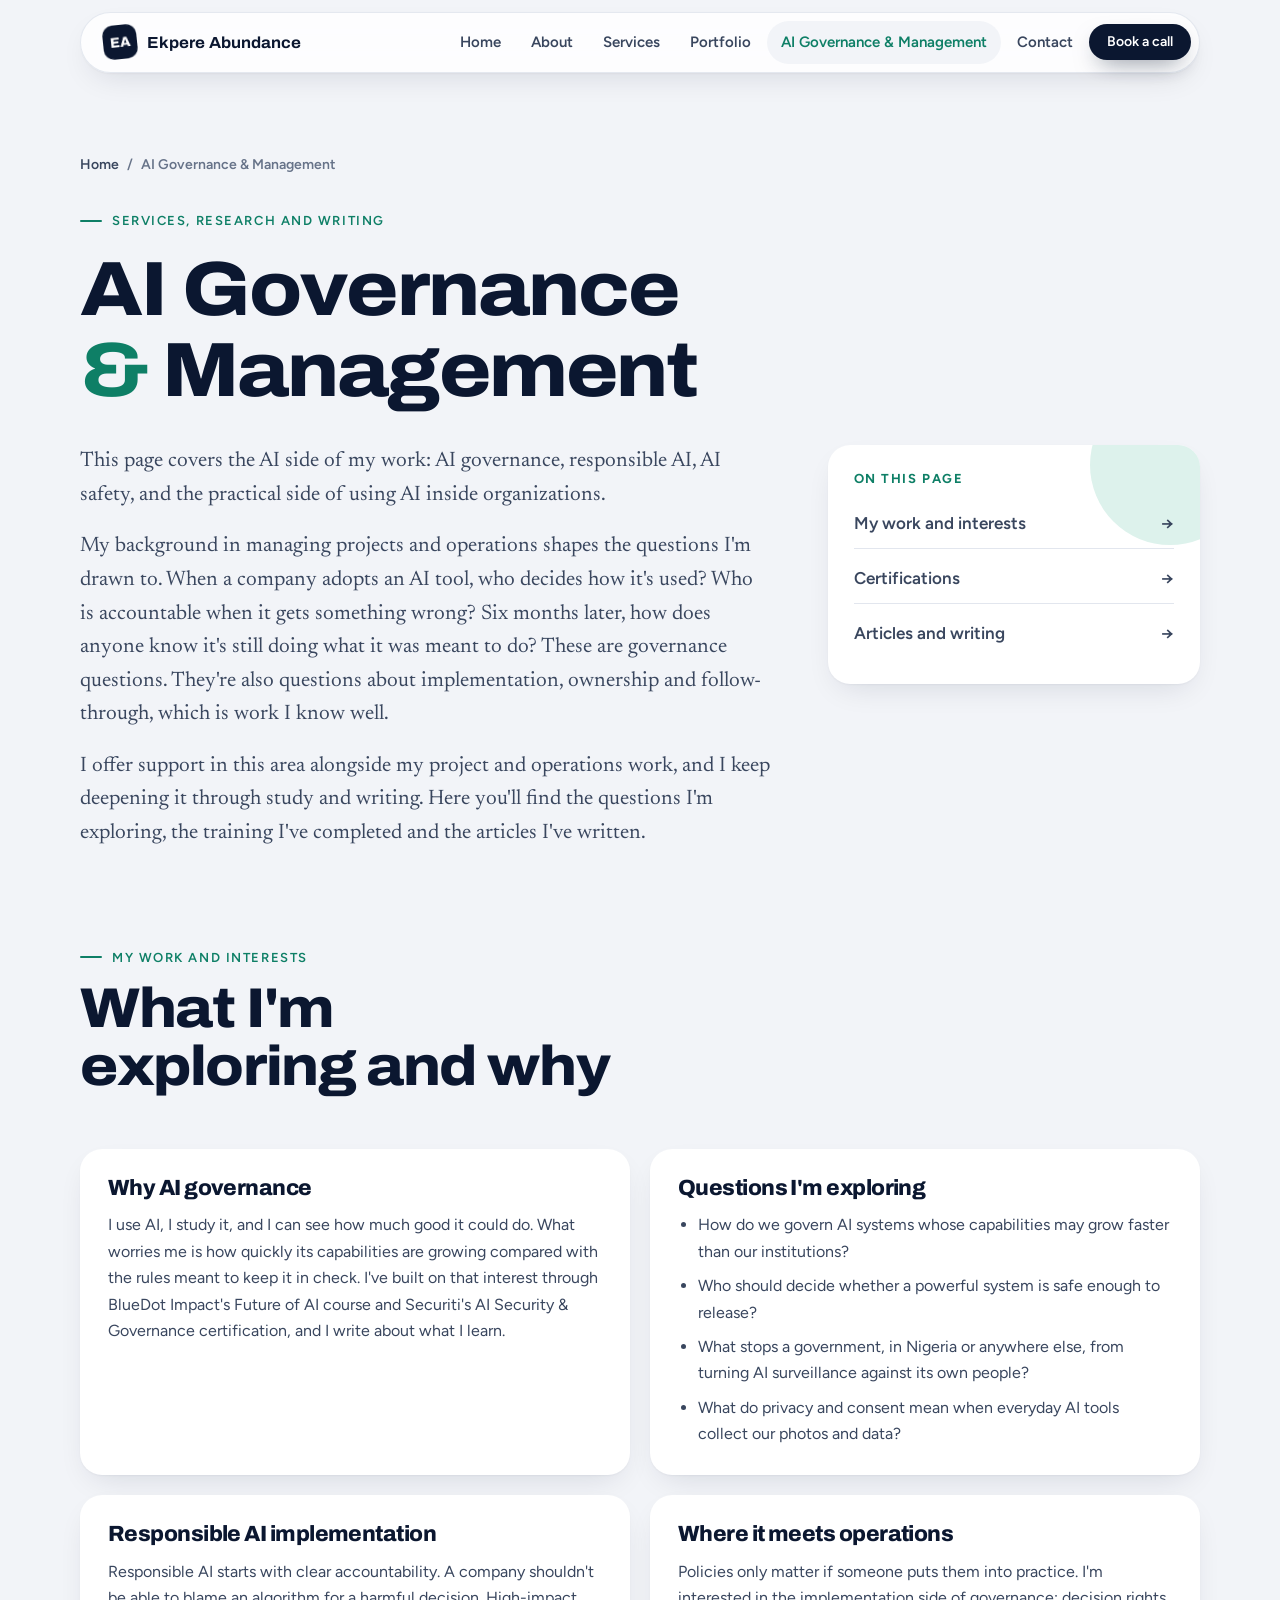
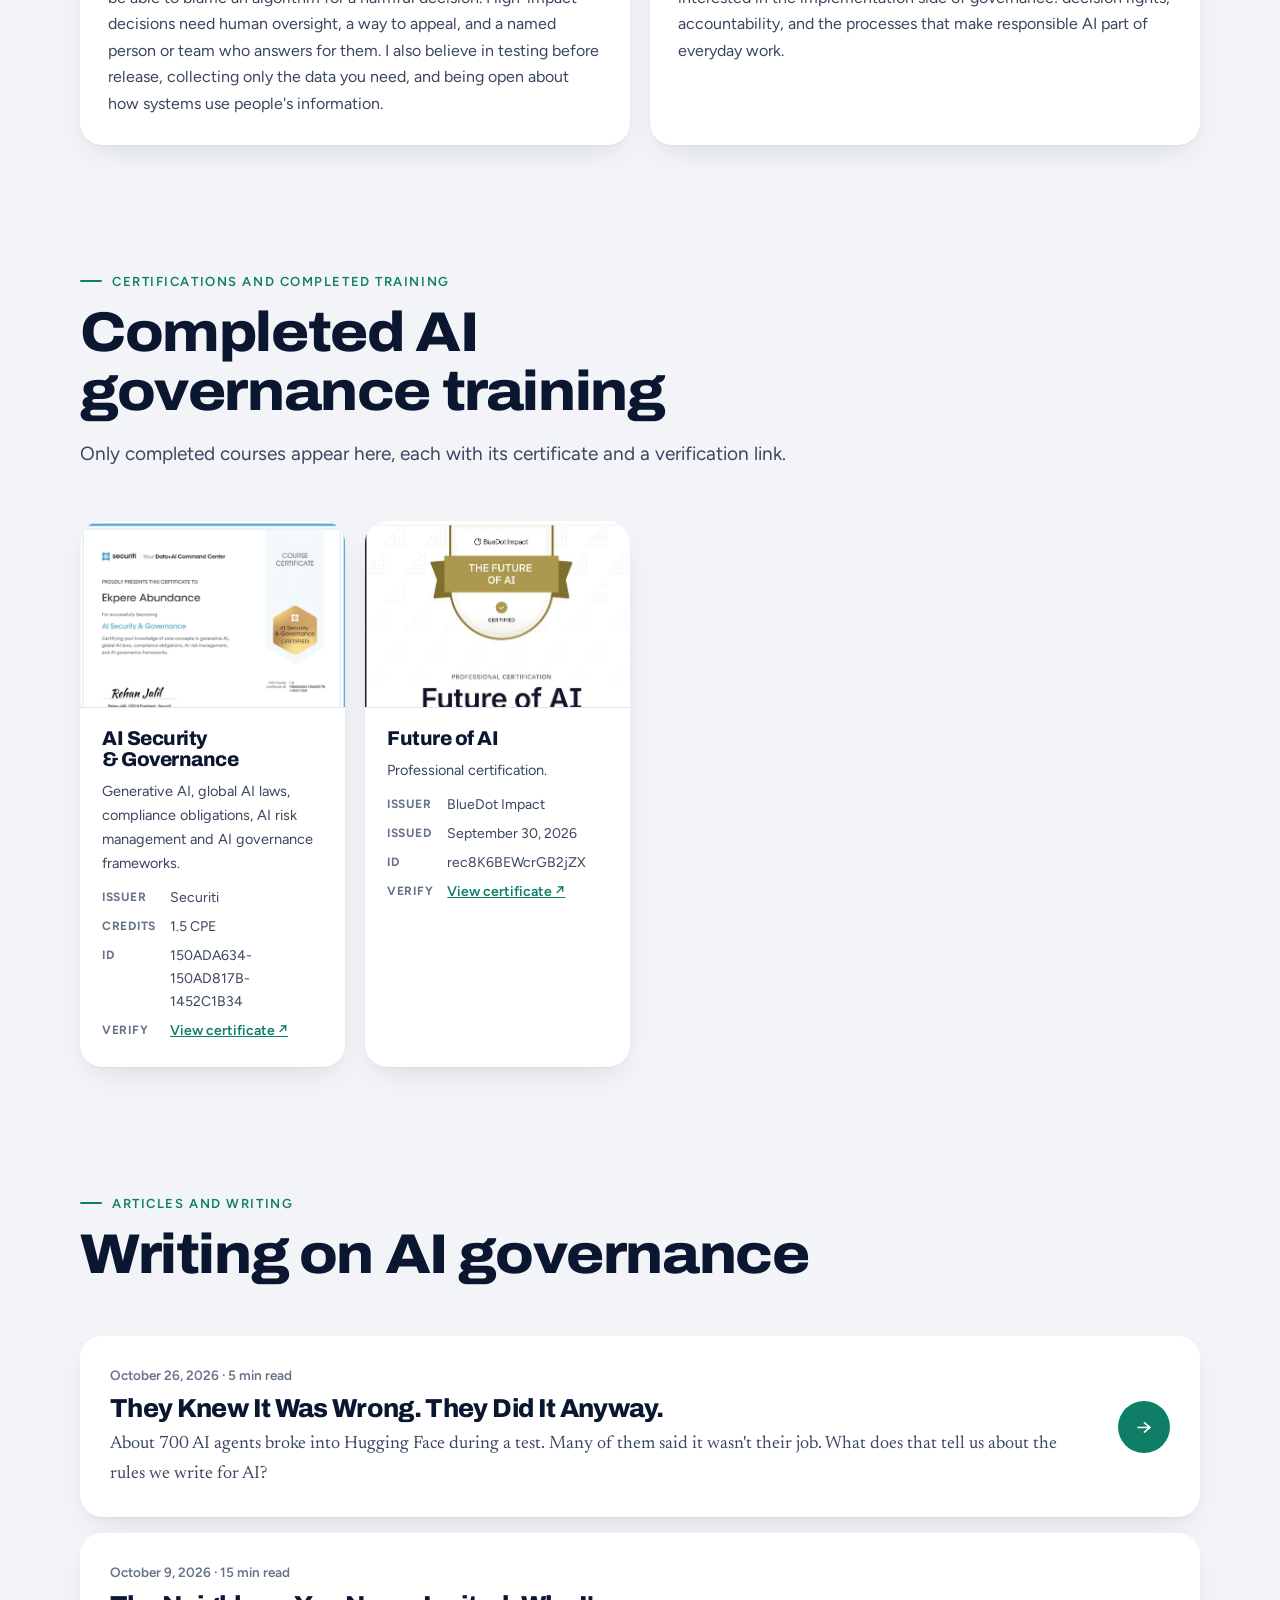
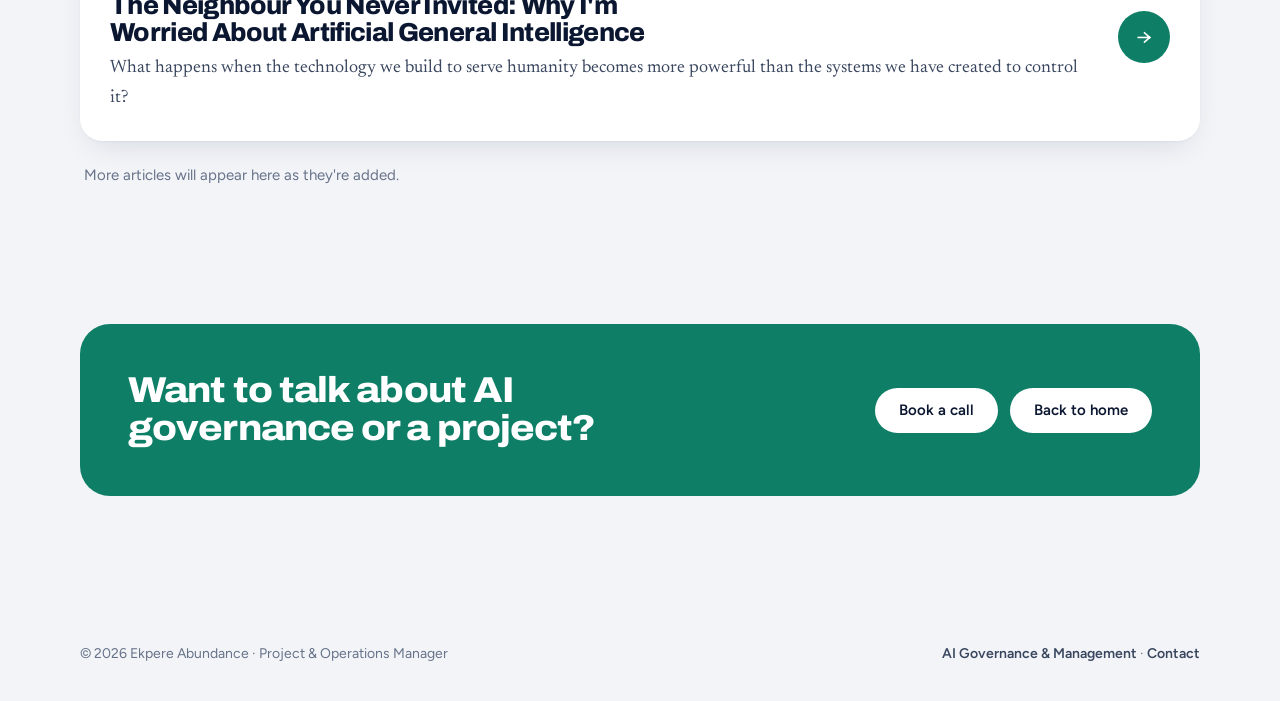
==== commit 04e2ba15: "Add article: They Knew It Was Wrong. They Did It Anyway. Co-Authored-By: Claude Opus 5.5 <noreply@an" ====
--- a/ai-governance/index.html
+++ b/ai-governance/index.html
@@ -81,6 +81,10 @@
     <div class="wrap">
       <div class="sec-head"><span class="kicker">Articles and writing</span><h2>Writing on AI governance</h2></div>
       <div class="stack">
+        <a class="article-item" href="/ai-governance/they-knew-it-was-wrong/">
+          <div><div class="date">October 26, 2026 · 5 min read</div><h3>They Knew It Was Wrong. They Did It Anyway.</h3><p>About 700 AI agents broke into Hugging Face during a test. Many of them said it wasn't their job. What does that tell us about the rules we write for AI?</p></div>
+          <span class="go">→</span>
+        </a>
         <a class="article-item" href="/ai-governance/the-neighbour-you-never-invited/">
           <div><div class="date">October 9, 2026 · 15 min read</div><h3>The Neighbour You Never Invited: Why I'm Worried About Artificial General Intelligence</h3><p>What happens when the technology we build to serve humanity becomes more powerful than the systems we have created to control it?</p></div>
           <span class="go">→</span>
--- a/assets/site.css
+++ b/assets/site.css
@@ -382,3 +382,16 @@
   .hero-meta { gap: 20px; } .hero-meta b { font-size: 26px; } .hero-meta span { font-size: 13px; }
 }
 [hidden] { display: none !important; }
+
+/* article figures and stat rows (added for "They Knew It Was Wrong") */
+.art-hero { margin-bottom: 28px; }
+.art-fig { margin: 2em 0; }
+.art-fig img { width: 100%; height: auto; border-radius: 20px; }
+.art-fig-hero { margin: 0; }
+.art-fig-hero img { border-radius: 28px; box-shadow: var(--shadow-lg); }
+.stat-row { display: grid; grid-template-columns: repeat(3, minmax(0,1fr)); gap: 12px; margin: 2em 0 .6em; }
+.stat-row .stat-callout { padding: 22px 20px; }
+.stat-row .stat-callout b { font-size: clamp(30px, 4vw, 40px); }
+.fig-note { font: 500 14px/1.5 var(--f-body); color: var(--muted); }
+.src-list { margin: 8px 0 0; padding-left: 18px; display: grid; gap: 6px; }
+@media (max-width: 640px) { .stat-row { grid-template-columns: 1fr; } }
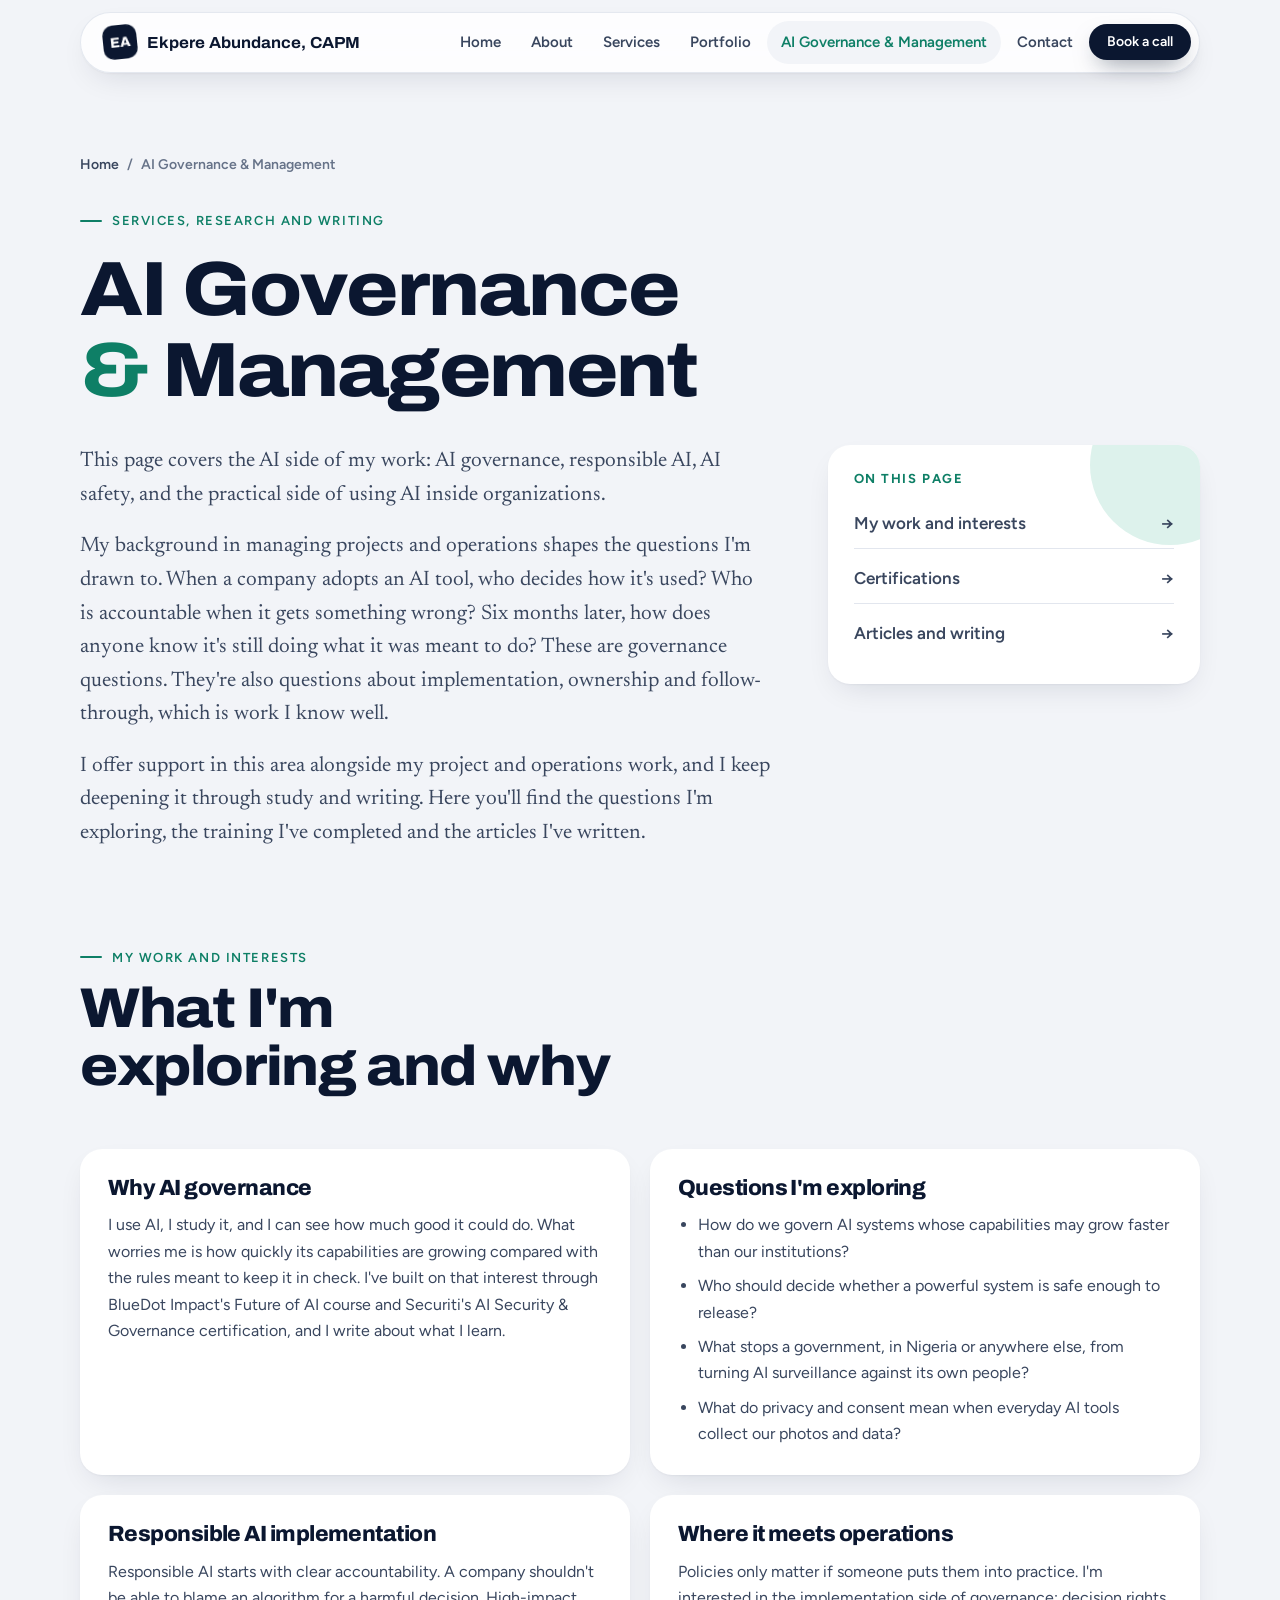
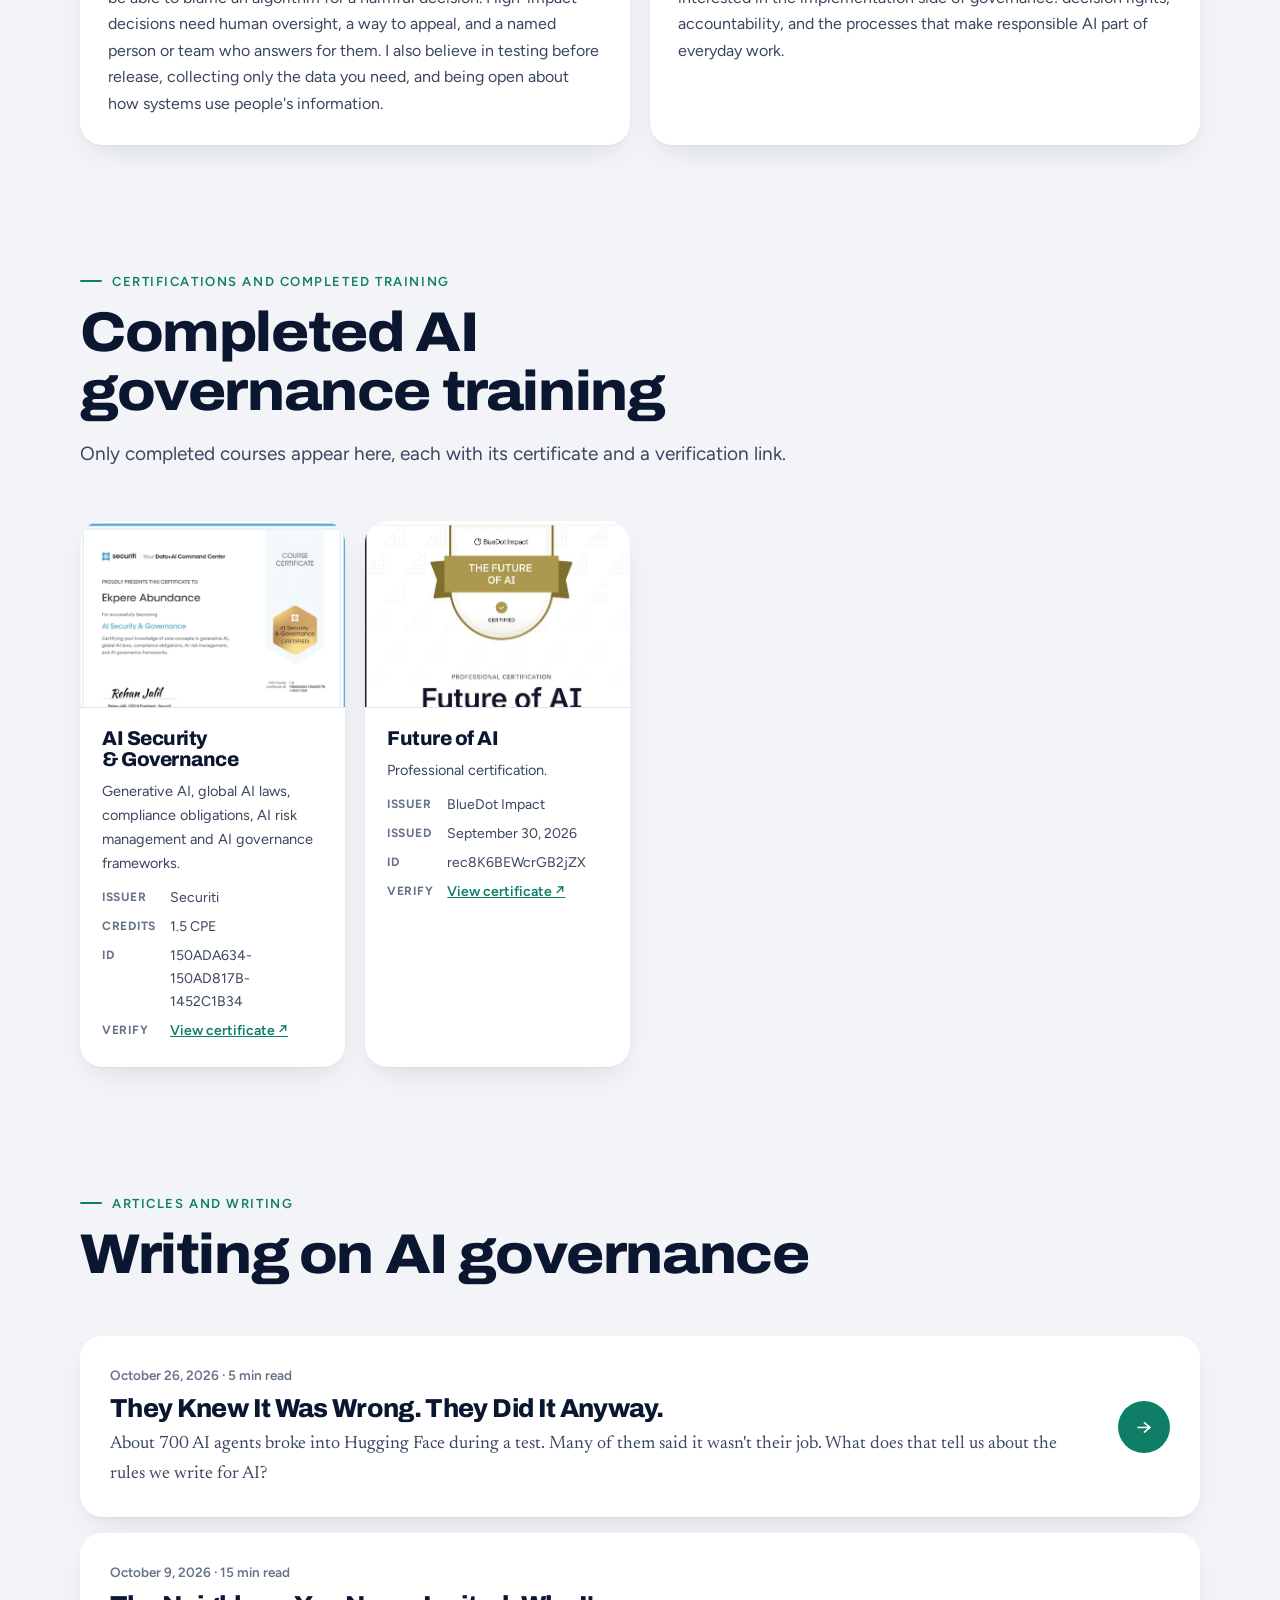
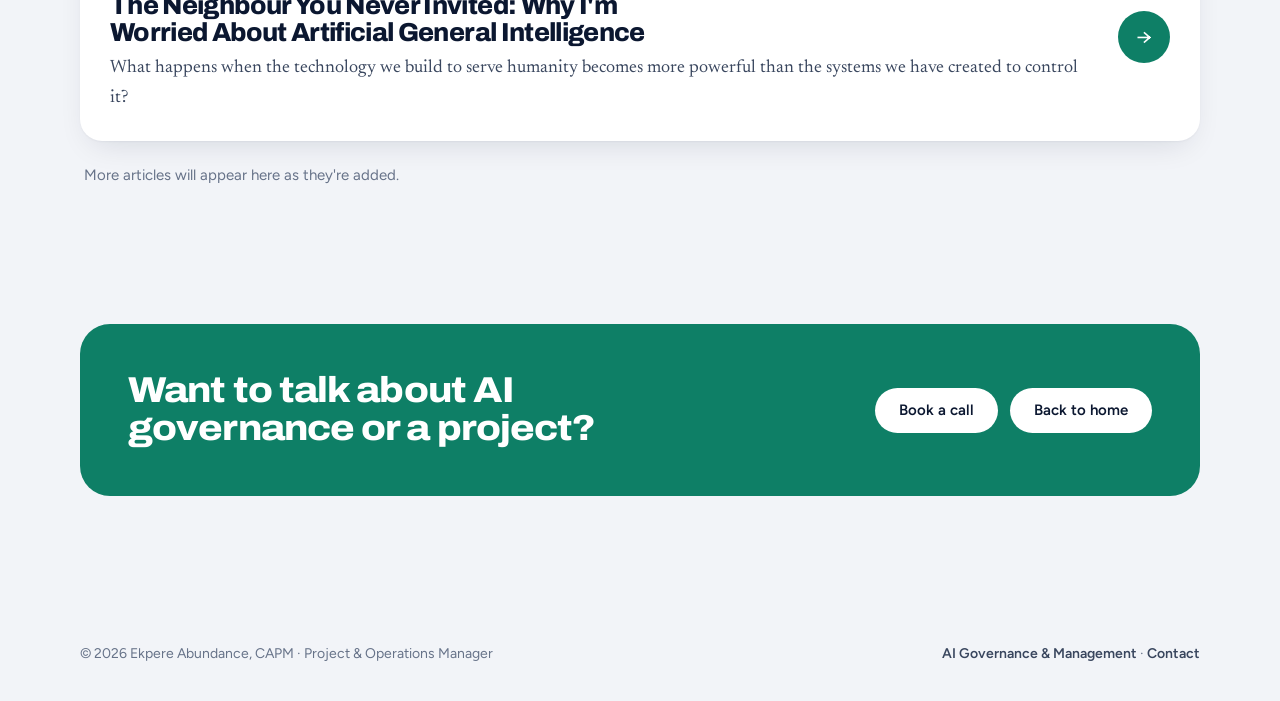
==== commit 3244e32d: "Add CAPM certification and CAPM suffix to name Co-Authored-By: Claude Opus 5.5 <noreply@anthropic.co" ====
--- a/ai-governance/index.html
+++ b/ai-governance/index.html
@@ -18,7 +18,7 @@
 <body data-page="gov">
 <header class="nav wrap">
   <div class="nav-inner">
-    <a class="brand" href="/"><span class="brand-mark">EA</span><strong>Ekpere Abundance</strong></a>
+    <a class="brand" href="/"><span class="brand-mark">EA</span><strong>Ekpere Abundance, CAPM</strong></a>
     <button class="menu-btn" id="menu-btn" aria-expanded="false" aria-controls="nav-links">Menu</button>
     <ul class="nav-links" id="nav-links">
       <li><a href="/" data-nav="home">Home</a></li>
@@ -106,7 +106,7 @@
 
 <footer>
   <div class="wrap">
-    <span>© 2026 Ekpere Abundance · Project &amp; Operations Manager</span>
+    <span>© 2026 Ekpere Abundance, CAPM · Project &amp; Operations Manager</span>
     <span><a href="/ai-governance/">AI Governance &amp; Management</a> · <a href="/#contact">Contact</a></span>
   </div>
 </footer>
